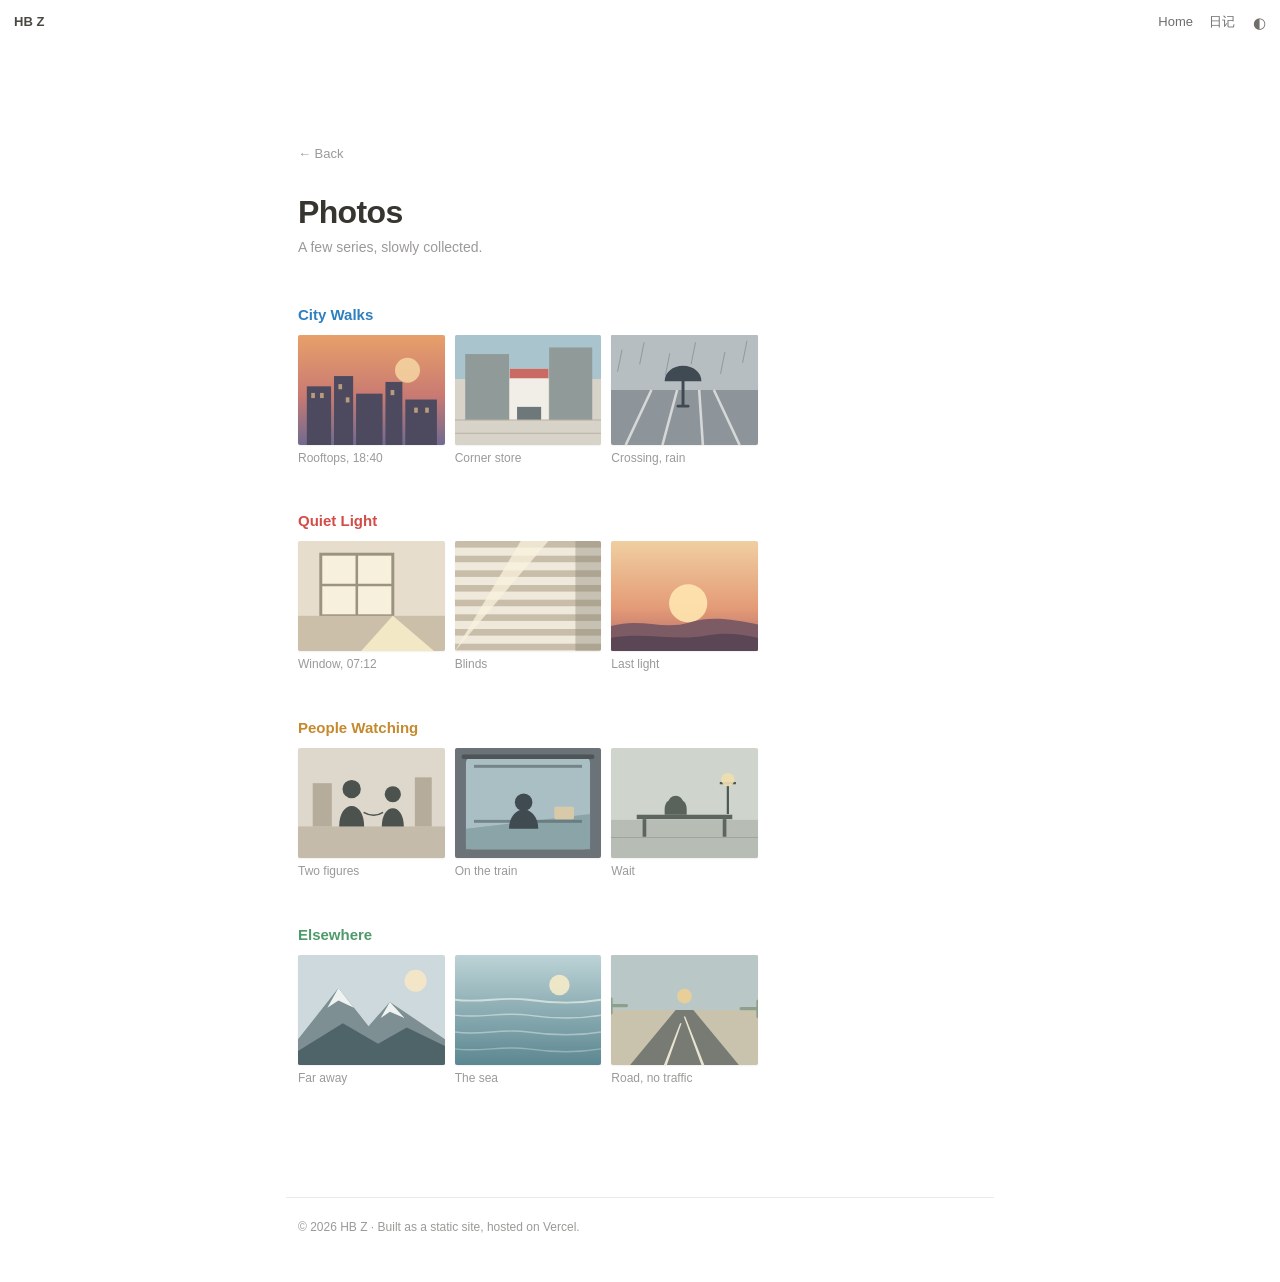
==== photos.html @ d82826b4 "fix: bust browser cache for updated layout" ====
<!doctype html>
<html lang="en">
<head>
  <meta charset="utf-8">
  <meta http-equiv="Cache-Control" content="no-cache, no-store, must-revalidate">
  <meta http-equiv="Pragma" content="no-cache">
  <meta http-equiv="Expires" content="0">
  <meta name="viewport" content="width=device-width, initial-scale=1">
  <title>Photos</title>
  <link rel="icon" href="assets/favicon.svg" type="image/svg+xml">
  <link rel="stylesheet" href="assets/style.css?v=202611211835">
</head>
<body>
  <header class="topbar">
    <a class="topbar-brand" href="index.html" data-brand>Your Name</a>
    <nav data-nav></nav>
    <button class="theme-toggle" type="button" title="Toggle theme" aria-label="Toggle color theme">◐</button>
  </header>

  <main class="page"><div class="column" id="app"></div></main>
  <footer class="footer"><div class="footer-inner" data-footer></div></footer>

  <script src="assets/render.js?v=202611211835"></script>
  <script src="assets/site.js?v=202611211835"></script>
</body>
</html>
---- assets/style.css ----
/* ------------------------------------------------------------------
   Minimal Notion-like personal site
   Colors adapt to system theme; use the ☾ button in the top bar to override.
   ------------------------------------------------------------------ */

:root {
  --bg: #ffffff;
  --text: #37352f;
  --muted: #9b9a97;
  --subtle: #6f6e69;
  --line: #e9e9e7;
  --card: #f7f6f3;
  --blue: #2f7fbf;
  --red: #d44c47;
  --orange: #c48a2d;
  --green: #4f9a6a;
  --shadow: 0 1px 2px rgba(15, 15, 15, 0.06);
}

@media (prefers-color-scheme: dark) {
  :root:not([data-theme="light"]) {
    --bg: #191919;
    --text: #e8e8e6;
    --muted: #8b8b88;
    --subtle: #a8a8a5;
    --line: #2f2f2f;
    --card: #232323;
    --blue: #6ba9e0;
    --red: #ea7773;
    --orange: #dda758;
    --green: #74bd8b;
    --shadow: 0 1px 2px rgba(0, 0, 0, 0.25);
  }
}

:root[data-theme="dark"] {
  --bg: #191919;
  --text: #e8e8e6;
  --muted: #8b8b88;
  --subtle: #a8a8a5;
  --line: #2f2f2f;
  --card: #232323;
  --blue: #6ba9e0;
  --red: #ea7773;
  --orange: #dda758;
  --green: #74bd8b;
  --shadow: 0 1px 2px rgba(0, 0, 0, 0.25);
}

* { box-sizing: border-box; }

html { -webkit-text-size-adjust: 100%; }

body {
  margin: 0;
  background: var(--bg);
  color: var(--text);
  font-family: -apple-system, BlinkMacSystemFont, "Segoe UI", "PingFang SC",
    "Hiragino Sans GB", "Microsoft YaHei", Roboto, Helvetica, Arial, sans-serif;
  font-size: 15px;
  line-height: 1.65;
  -webkit-font-smoothing: antialiased;
  transition: background-color 160ms ease, color 160ms ease;
}

a { color: inherit; }

/* --- top bar ------------------------------------------------------- */

.topbar {
  position: sticky;
  top: 0;
  z-index: 10;
  height: 45px;
  display: flex;
  align-items: center;
  gap: 18px;
  padding: 0 14px;
  background: color-mix(in srgb, var(--bg) 92%, transparent);
  backdrop-filter: saturate(180%) blur(12px);
  border-bottom: 1px solid transparent;
}

.topbar-brand {
  font-size: 13px;
  font-weight: 600;
  text-decoration: none;
  white-space: nowrap;
  opacity: 0.9;
}

.topbar-brand:hover { opacity: 1; }

.topbar nav {
  margin-left: auto;
  display: flex;
  align-items: center;
  gap: 16px;
}

.topbar nav a,
.theme-toggle {
  font-size: 13px;
  color: var(--subtle);
  text-decoration: none;
  background: none;
  border: 0;
  padding: 0;
  cursor: pointer;
  font-family: inherit;
}

.topbar nav a:hover,
.theme-toggle:hover { color: var(--text); }

.theme-toggle { font-size: 15px; line-height: 1; }

/* --- page shell ---------------------------------------------------- */

.page {
  width: 708px;
  max-width: 100%;
  margin: 0 auto;
  padding: 96px 12px 110px;
}

.column {
  max-width: 460px;
}

.avatar {
  width: 126px;
  height: 126px;
  display: block;
  border-radius: 3px;
  background: #fff;
  box-shadow: var(--shadow);
  margin-bottom: 18px;
}

h1 {
  font-size: 32px;
  line-height: 1.25;
  letter-spacing: -0.02em;
  font-weight: 700;
  margin: 0 0 4px;
}

.meta {
  color: var(--muted);
  font-size: 14px;
  margin: 0 0 8px;
}

section { margin-top: 44px; }

h2 {
  font-size: 15px;
  font-weight: 700;
  line-height: 1.4;
  margin: 0 0 10px;
}

.h-writings { color: var(--blue); }
.h-photos { color: var(--red); }
.h-about { color: var(--orange); }
.h-notes { color: var(--green); }

/* --- link lists ---------------------------------------------------- */

.link-list {
  list-style: none;
  padding: 0;
  margin: 0;
}

.link-list li { margin: 3px 0; }

.link-list a {
  text-decoration: none;
  display: inline-flex;
  align-items: baseline;
  gap: 8px;
  padding: 1px 0;
}

.link-list a:hover { text-decoration: underline; }

.icon {
  display: inline-block;
  width: 17px;
  text-align: center;
  flex: 0 0 17px;
  font-size: 13px;
  opacity: 0.85;
}

/* --- about --------------------------------------------------------- */

.bio {
  font-weight: 600;
  margin: 0 0 10px;
}

.quote {
  color: var(--muted);
  font-style: italic;
  margin: 0 0 12px;
}

.social p { margin: 2px 0; }

/* --- article ------------------------------------------------------- */

.back-link {
  display: inline-block;
  color: var(--muted);
  text-decoration: none;
  font-size: 13px;
  margin-bottom: 28px;
}

.back-link:hover { color: var(--text); text-decoration: underline; }

article h1 { font-size: 34px; margin-bottom: 6px; }

article .lede {
  color: var(--subtle);
  margin: 14px 0 26px;
}

article ol {
  padding-left: 24px;
  margin: 0;
}

article ol li {
  margin: 0 0 14px;
  padding-left: 4px;
  line-height: 1.72;
}

article p { margin: 0 0 16px; }

article h2 { font-size: 19px; margin: 30px 0 10px; }
article h3 { font-size: 16px; margin: 24px 0 8px; }

article ul {
  padding-left: 22px;
  margin: 0 0 16px;
}

article ul li { margin: 0 0 8px; }

article blockquote {
  margin: 0 0 18px;
  padding: 2px 0 2px 16px;
  border-left: 3px solid var(--line);
  color: var(--subtle);
}

article pre {
  background: var(--card);
  border-radius: 4px;
  padding: 14px 16px;
  overflow-x: auto;
  margin: 0 0 18px;
}

article code {
  font-family: ui-monospace, SFMono-Regular, Menlo, Consolas, monospace;
  font-size: 0.9em;
}

article img {
  max-width: 100%;
  border-radius: 3px;
  margin: 4px 0 18px;
}

.edit-link {
  margin-top: 36px;
  padding-top: 14px;
  border-top: 1px solid var(--line);
  font-size: 13px;
}

.edit-link a {
  color: var(--muted);
  text-decoration: none;
}

.edit-link a:hover { color: var(--blue); text-decoration: underline; }

.signature {
  text-align: right;
  color: var(--muted);
  font-style: italic;
  margin-top: 30px;
}

hr {
  border: 0;
  border-top: 1px solid var(--line);
  margin: 34px 0;
}

/* --- photo gallery ------------------------------------------------- */

.album { margin-top: 44px; }

.grid {
  display: grid;
  grid-template-columns: repeat(3, 1fr);
  gap: 10px;
}

.grid figure { margin: 0; }

.grid img {
  width: 100%;
  aspect-ratio: 4 / 3;
  object-fit: cover;
  display: block;
  border-radius: 2px;
  background: var(--card);
  box-shadow: var(--shadow);
  transition: transform 180ms ease;
}

.grid img:hover { transform: translateY(-2px); }

.grid figcaption {
  font-size: 12px;
  color: var(--muted);
  margin-top: 5px;
  line-height: 1.4;
}

/* --- footer -------------------------------------------------------- */

.footer {
  width: 708px;
  max-width: 100%;
  margin: 0 auto;
  padding: 20px 12px 44px;
  border-top: 1px solid var(--line);
  color: var(--muted);
  font-size: 12px;
}

.footer-inner { max-width: 460px; }

.footer a { text-decoration: none; }
.footer a:hover { text-decoration: underline; }

/* --- responsive ---------------------------------------------------- */

@media (max-width: 760px) {
  .page { width: 100%; padding: 56px 24px 80px; }
  .footer { width: 100%; padding: 20px 24px 36px; }
  .grid { grid-template-columns: repeat(2, 1fr); }
  .topbar nav { gap: 12px; }
  h1, article h1 { font-size: 28px; }
}
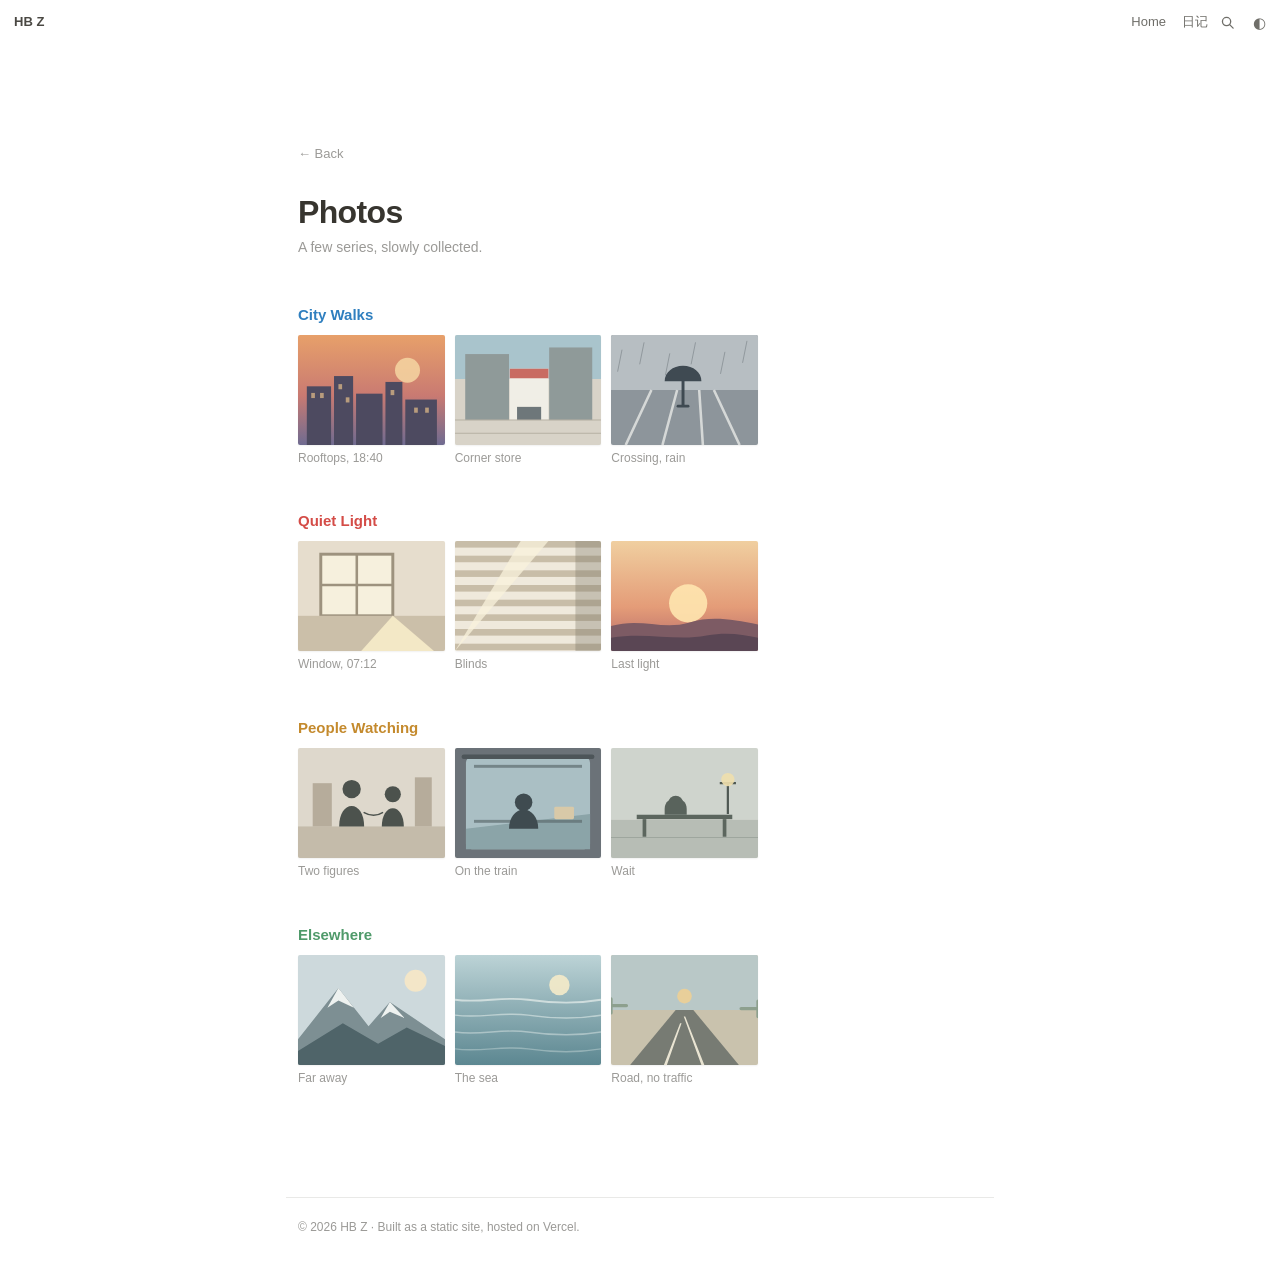
==== commit f5b18660: "feat: add search across diary posts" ====
--- a/photos.html
+++ b/photos.html
@@ -8,7 +8,7 @@
   <meta name="viewport" content="width=device-width, initial-scale=1">
   <title>Photos</title>
   <link rel="icon" href="assets/favicon.svg" type="image/svg+xml">
-  <link rel="stylesheet" href="assets/style.css?v=202611211835">
+  <link rel="stylesheet" href="assets/style.css?v=202611211929">
 </head>
 <body>
   <header class="topbar">
@@ -20,7 +20,7 @@
   <main class="page"><div class="column" id="app"></div></main>
   <footer class="footer"><div class="footer-inner" data-footer></div></footer>
 
-  <script src="assets/render.js?v=202611211835"></script>
-  <script src="assets/site.js?v=202611211835"></script>
+  <script src="assets/render.js?v=202611211929"></script>
+  <script src="assets/site.js?v=202611211929"></script>
 </body>
 </html>
--- a/assets/style.css
+++ b/assets/style.css
@@ -53,6 +53,9 @@
 
 body {
   margin: 0;
+  min-height: 100vh;
+  display: flex;
+  flex-direction: column;
   background: var(--bg);
   color: var(--text);
   font-family: -apple-system, BlinkMacSystemFont, "Segoe UI", "PingFang SC",
@@ -71,6 +74,7 @@
   position: sticky;
   top: 0;
   z-index: 10;
+  flex: 0 0 auto;
   height: 45px;
   display: flex;
   align-items: center;
@@ -99,7 +103,8 @@
 }
 
 .topbar nav a,
-.theme-toggle {
+.theme-toggle,
+.search-toggle {
   font-size: 13px;
   color: var(--subtle);
   text-decoration: none;
@@ -111,9 +116,140 @@
 }
 
 .topbar nav a:hover,
-.theme-toggle:hover { color: var(--text); }
+.theme-toggle:hover,
+.search-toggle:hover { color: var(--text); }
 
 .theme-toggle { font-size: 15px; line-height: 1; }
+
+.search-toggle {
+  display: inline-flex;
+  align-items: center;
+  margin-left: -4px;
+}
+
+.search-toggle svg { display: block; }
+
+/* --- search overlay ------------------------------------------------ */
+
+.search-overlay {
+  position: fixed;
+  inset: 0;
+  z-index: 100;
+  display: none;
+  justify-content: center;
+  align-items: flex-start;
+  padding: 14vh 20px 20px;
+}
+
+.search-overlay.is-open { display: flex; }
+
+.search-backdrop {
+  position: absolute;
+  inset: 0;
+  background: rgba(15, 15, 15, 0.32);
+  backdrop-filter: blur(2px);
+}
+
+.search-box {
+  position: relative;
+  width: 560px;
+  max-width: 100%;
+  max-height: 72vh;
+  display: flex;
+  flex-direction: column;
+  background: var(--bg);
+  color: var(--text);
+  border: 1px solid var(--line);
+  border-radius: 10px;
+  box-shadow: 0 16px 48px rgba(0, 0, 0, 0.22);
+  overflow: hidden;
+}
+
+.search-field {
+  display: flex;
+  align-items: center;
+  gap: 10px;
+  padding: 13px 16px;
+  border-bottom: 1px solid var(--line);
+  color: var(--muted);
+}
+
+.search-field input {
+  flex: 1;
+  min-width: 0;
+  border: 0;
+  outline: 0;
+  background: transparent;
+  color: var(--text);
+  font-family: inherit;
+  font-size: 15px;
+  line-height: 1.4;
+}
+
+.search-field input::placeholder { color: var(--muted); }
+.search-field input::-webkit-search-cancel-button { cursor: pointer; }
+
+.search-esc {
+  flex: 0 0 auto;
+  font-family: inherit;
+  font-size: 11px;
+  color: var(--muted);
+  border: 1px solid var(--line);
+  border-radius: 4px;
+  padding: 1px 6px;
+  cursor: pointer;
+  background: var(--card);
+}
+
+.search-esc:hover { color: var(--text); }
+
+.search-results {
+  overflow-y: auto;
+  padding: 8px;
+}
+
+.search-result {
+  display: block;
+  padding: 9px 10px;
+  border-radius: 6px;
+  text-decoration: none;
+  color: var(--text);
+}
+
+.search-result:hover,
+.search-result:focus-visible {
+  background: var(--card);
+  outline: none;
+}
+
+.search-result-title {
+  display: block;
+  font-size: 14px;
+  font-weight: 600;
+  line-height: 1.4;
+}
+
+.search-result-snippet {
+  display: block;
+  font-size: 12px;
+  color: var(--muted);
+  line-height: 1.5;
+  margin-top: 3px;
+}
+
+.search-result mark {
+  background: transparent;
+  color: var(--blue);
+  font-weight: 700;
+}
+
+.search-empty {
+  color: var(--muted);
+  font-size: 13px;
+  text-align: center;
+  margin: 0;
+  padding: 30px 12px;
+}
 
 /* --- page shell ---------------------------------------------------- */
 
@@ -122,10 +258,24 @@
   max-width: 100%;
   margin: 0 auto;
   padding: 96px 12px 110px;
+  flex: 1 0 auto;
 }
 
 .column {
   max-width: 460px;
+}
+
+/* Article pages use a much wider reading column than the home page. */
+.page-post {
+  width: 1040px;
+}
+
+.page-post .column {
+  max-width: 960px;
+}
+
+.page-post + .footer {
+  width: 1040px;
 }
 
 .avatar {
@@ -343,6 +493,7 @@
   width: 708px;
   max-width: 100%;
   margin: 0 auto;
+  flex: 0 0 auto;
   padding: 20px 12px 44px;
   border-top: 1px solid var(--line);
   color: var(--muted);
@@ -357,9 +508,10 @@
 /* --- responsive ---------------------------------------------------- */
 
 @media (max-width: 760px) {
-  .page { width: 100%; padding: 56px 24px 80px; }
-  .footer { width: 100%; padding: 20px 24px 36px; }
+  .page, .page-post { width: 100%; padding: 56px 24px 80px; }
+  .footer, .page-post + .footer { width: 100%; padding: 20px 24px 36px; }
   .grid { grid-template-columns: repeat(2, 1fr); }
   .topbar nav { gap: 12px; }
+  .search-overlay { padding: 9vh 12px 12px; }
   h1, article h1 { font-size: 28px; }
 }
